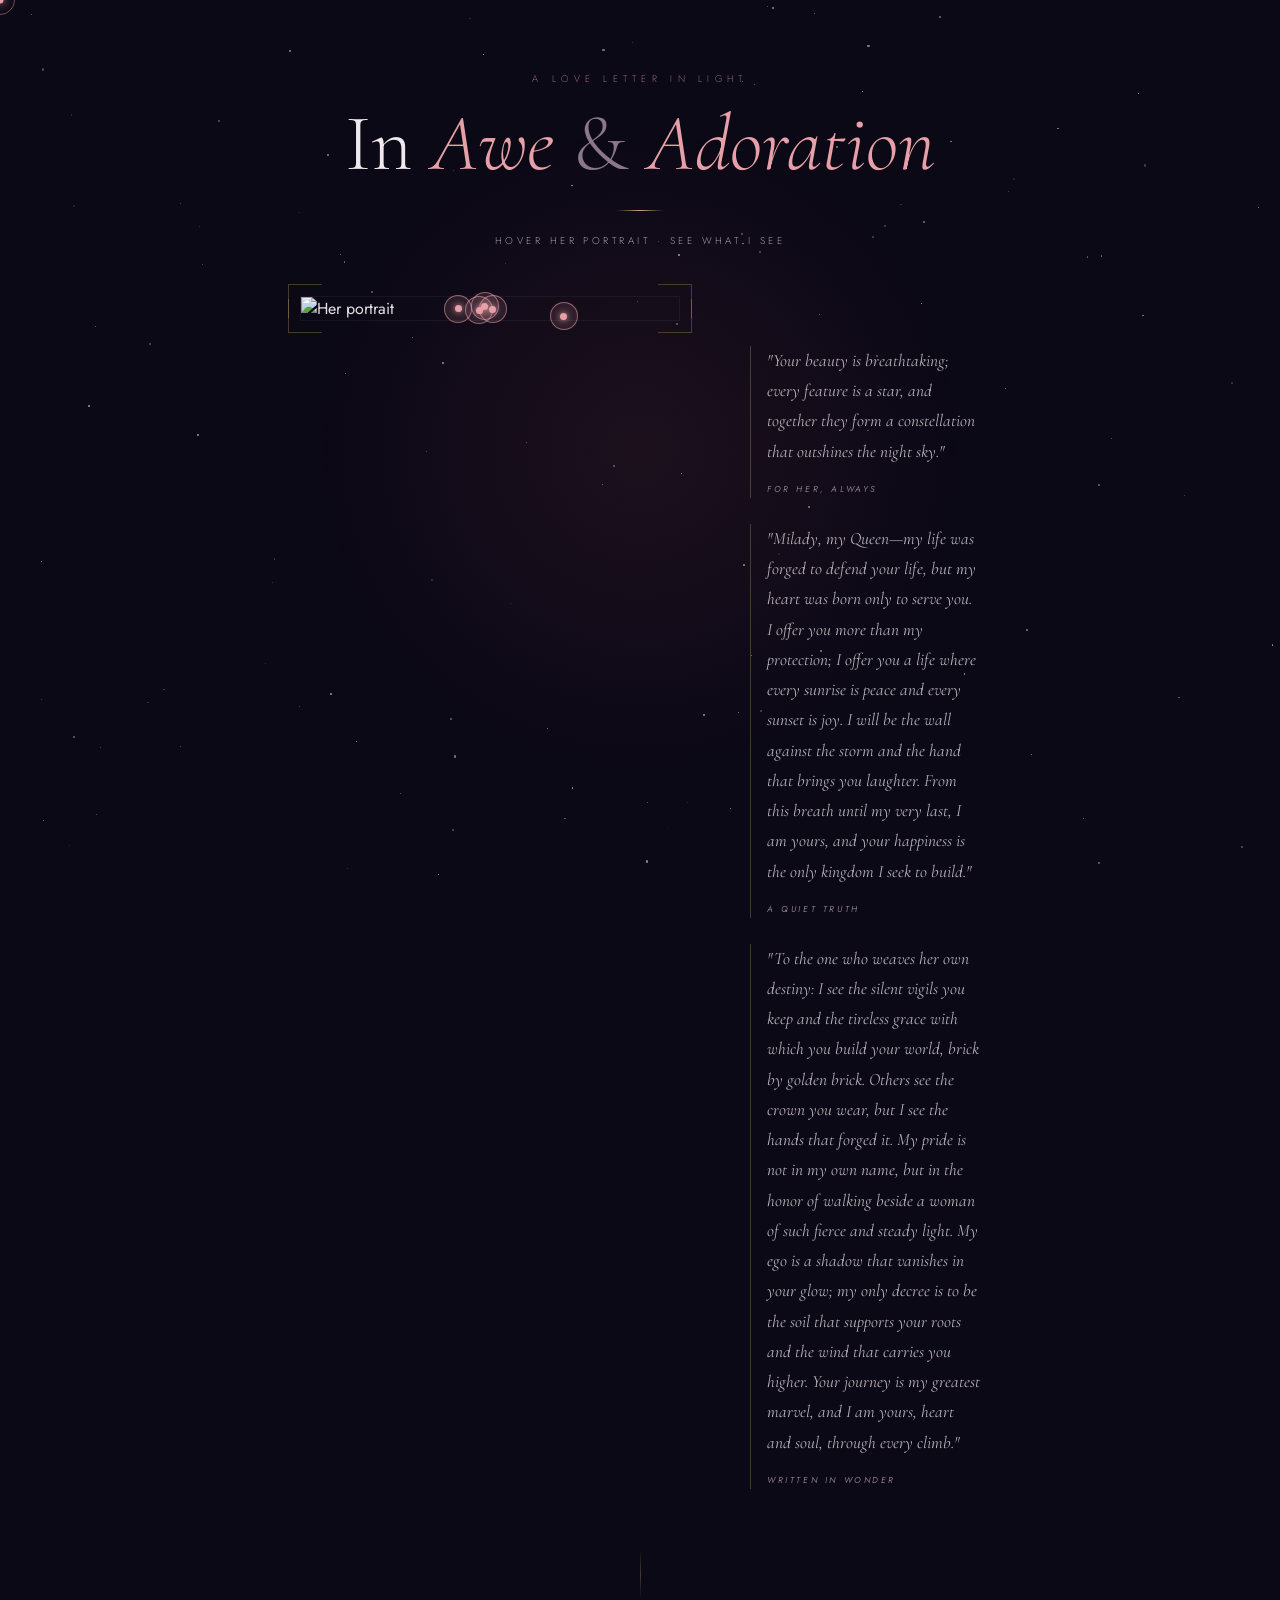
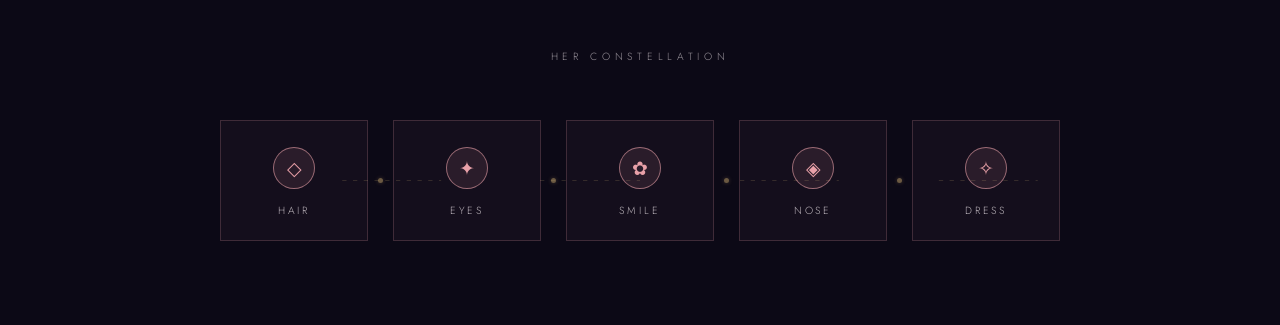
==== index.html @ 9983d496 "Add files via upload" ====
<!DOCTYPE html>
<html lang="en">
<head>
  <meta charset="UTF-8">
  <meta name="viewport" content="width=device-width, initial-scale=1.0">
  <title>In Awe of Her</title>
  <link rel="stylesheet" href="style.css">
</head>
<body>

  <div class="cursor" id="cursor"></div>
  <div class="cursor-ring" id="cursorRing"></div>
  <div class="petals" id="petals"></div>
  <div class="starfield" id="starfield"></div>
  <div class="glow-orb"></div>

  <!-- ─── Header ─────────────────────────────────── -->
  <header>
    <p class="eyebrow">a love letter in light</p>
    <h1>In <em>Awe</em> <span class="thin">&amp;</span> <em>Adoration</em></h1>
    <div class="header-line"></div>
    <p class="header-sub">hover her portrait &middot; see what I see</p>
  </header>

  <!-- ─── Portrait + Hotspots ─────────────────────── -->
  <section class="portrait-section">

    <div class="portrait-frame">
      <div class="c-bl"></div>
      <div class="c-tr"></div>

      <img src="images/Main.jpeg" class="main-img" id="mainImg" alt="Her portrait">

      <!-- Hotspots — positions set as % of image display size (380×507px) -->
      <a href="pages/hair.html"  class="hotspot hs-hair">
        <span class="hotspot-label">Her Hair</span>
      </a>
      <a href="pages/eyes.html"  class="hotspot hs-eyes">
        <span class="hotspot-label">Her Eyes</span>
      </a>
      <a href="pages/nose.html"  class="hotspot hs-nose">
        <span class="hotspot-label">Her Nose</span>
      </a>
      <a href="pages/smile.html" class="hotspot hs-smile">
        <span class="hotspot-label">Her Smile</span>
      </a>
      <a href="pages/dress.html" class="hotspot hs-dress">
        <span class="hotspot-label">Her Dress</span>
      </a>
    </div>

    <!-- Side quotes -->
    <aside class="side-quote">
      <div class="quote-block">
        <blockquote>"Your beauty is breathtaking; every feature is a star, and together they form a constellation that outshines the night sky."</blockquote>
        <cite>for her, always</cite>
      </div>
      <div class="quote-block">
        <blockquote>"Milady, my Queen—my life was forged to defend your life, but my heart was born only to serve you. I offer you more than my protection; I offer you a life where every sunrise is peace and every sunset is joy. I will be the wall against the storm and the hand that brings you laughter. From this breath until my very last, I am yours, and your happiness is the only kingdom I seek to build."</blockquote>
        <cite>a quiet truth</cite>
      </div>
      <div class="quote-block">
        <blockquote>"To the one who weaves her own destiny: I see the silent vigils you keep and the tireless grace with which you build your world, brick by golden brick. Others see the crown you wear, but I see the hands that forged it. My pride is not in my own name, but in the honor of walking beside a woman of such fierce and steady light. My ego is a shadow that vanishes in your glow; my only decree is to be the soil that supports your roots and the wind that carries you higher. Your journey is my greatest marvel, and I am yours, heart and soul, through every climb."</blockquote>
        <cite>written in wonder</cite>
      </div>
    </aside>

  </section>

  <div class="divider"></div>

  <!-- ─── Constellation Nav ───────────────────────── -->
  <section class="constellation-section">
    <span class="section-label">her constellation</span>

    <div class="constellation-map" id="constMap">
      <!-- SVG connecting lines -->
      <svg class="constellation-svg" id="constSvg" viewBox="0 0 740 120" preserveAspectRatio="xMidYMid meet">
        <line class="c-line" x1="93" y1="60" x2="185" y2="60"/>
        <line class="c-line" x1="277" y1="60" x2="370" y2="60"/>
        <line class="c-line" x1="463" y1="60" x2="555" y2="60"/>
        <line class="c-line" x1="648" y1="60" x2="740" y2="60"/>
      </svg>

      <a href="pages/hair.html"  class="ctile">
        <div class="ctile-star">◇</div>
        <span class="ctile-name">Hair</span>
      </a>
      <div class="c-dot"></div>
      <a href="pages/eyes.html"  class="ctile">
        <div class="ctile-star">✦</div>
        <span class="ctile-name">Eyes</span>
      </a>
      <div class="c-dot"></div>
      <a href="pages/smile.html" class="ctile">
        <div class="ctile-star">✿</div>
        <span class="ctile-name">Smile</span>
      </a>
      <div class="c-dot"></div>
      <a href="pages/nose.html"  class="ctile">
        <div class="ctile-star">◈</div>
        <span class="ctile-name">Nose</span>
      </a>
      <div class="c-dot"></div>
      <a href="pages/dress.html" class="ctile">
        <div class="ctile-star">✧</div>
        <span class="ctile-name">Dress</span>
      </a>
    </div>
  </section>

  <audio autoplay loop>
    <source src="music.mp3" type="audio/mpeg">
  </audio>

  <script>
    // ── Starfield ──────────────────────────────────
    const sf = document.getElementById('starfield');
    for (let i = 0; i < 120; i++) {
      const s = document.createElement('div');
      s.className = 'star';
      const size = .5 + Math.random() * 1.8;
      s.style.cssText = `
        width:${size}px; height:${size}px;
        left:${Math.random()*100}%; top:${Math.random()*100}%;
        animation-duration:${2 + Math.random()*4}s;
        animation-delay:${Math.random()*6}s;
        opacity:${.1 + Math.random()*.5};
      `;
      sf.appendChild(s);
    }

    // ── Custom Cursor ──────────────────────────────
    const cursor     = document.getElementById('cursor');
    const cursorRing = document.getElementById('cursorRing');
    let mx=0,my=0,rx=0,ry=0;
    document.addEventListener('mousemove', e => { mx=e.clientX; my=e.clientY; });
    (function loop() {
      rx += (mx-rx)*.13; ry += (my-ry)*.13;
      cursor.style.left     = mx+'px'; cursor.style.top     = my+'px';
      cursorRing.style.left = rx+'px'; cursorRing.style.top = ry+'px';
      requestAnimationFrame(loop);
    })();

    // ── Heart burst ────────────────────────────────
    const symbols = ['❤','♡','✦','✿','✧','◇'];
    document.addEventListener('click', e => {
      for (let i = 0; i < 6; i++) {
        setTimeout(() => {
          const h = document.createElement('div');
          h.className = 'heart-burst';
          h.textContent = symbols[Math.floor(Math.random()*symbols.length)];
          h.style.left  = (e.clientX + (Math.random()-.5)*50) + 'px';
          h.style.top   = (e.clientY + (Math.random()-.5)*50) + 'px';
          h.style.color = `hsl(${345+Math.random()*25},60%,${65+Math.random()*20}%)`;
          h.style.fontSize = (10+Math.random()*14)+'px';
          document.body.appendChild(h);
          setTimeout(()=>h.remove(), 860);
        }, i*55);
      }
    });

    // ── Petal Rain ─────────────────────────────────
    const pc = document.getElementById('petals');
    const ps = ['✿','❀','✾','⚘'];
    for (let i = 0; i < 20; i++) {
      const p = document.createElement('span');
      p.className = 'petal';
      p.textContent = ps[Math.floor(Math.random()*ps.length)];
      p.style.cssText = `
        left:${Math.random()*100}vw;
        animation-duration:${9+Math.random()*13}s;
        animation-delay:${Math.random()*14}s;
        font-size:${9+Math.random()*9}px;
        color:hsl(${345+Math.random()*25},45%,${65+Math.random()*20}%);
        opacity:${.25+Math.random()*.35};
      `;
      pc.appendChild(p);
    }

    // ── Hotspot positions — mapped on 720×960 original ─
    // Image is a mirror selfie; girl is on the LEFT side.
    // Hair:  left-side flowing dark hair    ~ (215, 340)
    // Eyes:  glasses / eye area             ~ (330, 375)
    // Nose:  tip of nose                    ~ (325, 422)
    // Smile: lips                           ~ (312, 458)
    // Dress: white top, chest centre        ~ (278, 592)
    const img = document.getElementById('mainImg');
    function placeHotspots() {
      const spots = [
        { el: document.querySelector('.hs-hair'),  ox: 350, oy: 390 },
        { el: document.querySelector('.hs-eyes'),  ox: 300, oy: 480 },
        { el: document.querySelector('.hs-nose'),  ox: 365, oy: 500 },
        { el: document.querySelector('.hs-smile'), ox: 340, oy: 540 },
        { el: document.querySelector('.hs-dress'), ox: 500, oy: 770 },
      ];
      spots.forEach(({ el, ox, oy }) => {
        el.style.left = (ox / 720 * 100) + '%';
        el.style.top  = (oy / 960 * 100) + '%';
      });
    }
    img.addEventListener('load', placeHotspots);
    if (img.complete) placeHotspots();
  </script>

</body>
</html>
---- style.css ----
@import url('https://fonts.googleapis.com/css2?family=Cormorant+Garamond:ital,wght@0,300;0,400;1,300;1,400;1,600&family=Jost:wght@200;300;400&display=swap');

:root {
  --bg:        #0c0916;
  --bg2:       #110e1c;
  --rose:      #e8a0a8;
  --rose-deep: #c96b78;
  --rose-glow: rgba(232,160,168,.18);
  --gold:      #c9a96e;
  --gold-dim:  rgba(201,169,110,.3);
  --text:      #f0e8ed;
  --muted:     #8a7888;
}

*, *::before, *::after { box-sizing: border-box; margin: 0; padding: 0; }
html { scroll-behavior: smooth; }

body {
  font-family: 'Jost', sans-serif;
  background: var(--bg);
  color: var(--text);
  min-height: 100vh;
  overflow-x: hidden;
  cursor: none;
}

/* ── Starfield ─────────────────────────────────── */
.starfield {
  position: fixed; inset: 0; z-index: 0;
  pointer-events: none;
  overflow: hidden;
}
.star {
  position: absolute;
  background: white;
  border-radius: 50%;
  animation: twinkle ease-in-out infinite;
}
@keyframes twinkle {
  0%,100% { opacity: .15; transform: scale(1); }
  50%      { opacity: .9;  transform: scale(1.3); }
}

/* Ambient rose centre glow */
.glow-orb {
  position: fixed;
  width: 700px; height: 700px;
  background: radial-gradient(circle, rgba(180,80,100,.1) 0%, transparent 65%);
  top: 50%; left: 50%;
  transform: translate(-50%,-50%);
  pointer-events: none; z-index: 0;
  animation: orbPulse 8s ease-in-out infinite;
}
@keyframes orbPulse {
  0%,100% { opacity:.6; transform:translate(-50%,-50%) scale(1); }
  50%      { opacity:1;  transform:translate(-50%,-50%) scale(1.1); }
}

/* ── Cursor ─────────────────────────────────────── */
.cursor {
  position: fixed; width: 7px; height: 7px;
  background: var(--rose); border-radius: 50%;
  pointer-events: none; z-index: 9999;
  transform: translate(-50%,-50%);
  box-shadow: 0 0 10px var(--rose), 0 0 20px rgba(232,160,168,.4);
}
.cursor-ring {
  position: fixed; width: 30px; height: 30px;
  border: 1px solid rgba(232,160,168,.45);
  border-radius: 50%; pointer-events: none; z-index: 9998;
  transform: translate(-50%,-50%);
}

/* ── Petal rain ─────────────────────────────────── */
.petals { position: fixed; inset: 0; pointer-events: none; z-index: 1; overflow: hidden; }
.petal {
  position: absolute; top: -24px;
  animation: petalFall linear infinite; opacity: 0;
}
@keyframes petalFall {
  0%   { opacity:.55; transform: translateY(0) translateX(0) rotate(0deg); }
  50%  { transform: translateY(48vh) translateX(18px) rotate(180deg); }
  100% { opacity:0;   transform: translateY(105vh) translateX(-12px) rotate(360deg); }
}

/* ── Keyframes ──────────────────────────────────── */
@keyframes rise {
  from { opacity:0; transform:translateY(28px); }
  to   { opacity:1; transform:translateY(0); }
}

/* ── Header ─────────────────────────────────────── */
header {
  position: relative; z-index: 2;
  text-align: center; padding: 72px 20px 28px;
}
.eyebrow {
  font-weight: 200; font-size: .6rem;
  letter-spacing: .55em; text-transform: uppercase;
  color: var(--rose); margin-bottom: 14px;
  opacity: 0; animation: rise .8s .2s forwards;
}
h1 {
  font-family: 'Cormorant Garamond', serif;
  font-weight: 300;
  font-size: clamp(2.5rem, 7vw, 5rem);
  line-height: 1.1; color: var(--text);
  opacity: 0; animation: rise 1s .4s forwards;
}
h1 em    { font-style: italic; color: var(--rose); }
h1 .thin { font-weight: 200; color: var(--muted); font-style: normal; }

.header-line {
  width: 48px; height: 1px;
  background: linear-gradient(90deg, transparent, var(--gold), transparent);
  margin: 22px auto;
  opacity: 0; animation: rise .8s .6s forwards;
}
.header-sub {
  font-size: .62rem; font-weight: 300;
  letter-spacing: .35em; text-transform: uppercase;
  color: rgba(240,232,237,.65);
  opacity: 0; animation: rise .8s .8s forwards;
}

/* ── Portrait Section ───────────────────────────── */
.portrait-section {
  position: relative; z-index: 2;
  display: flex; justify-content: center; align-items: flex-start;
  padding: 20px 60px 60px; gap: 70px; flex-wrap: wrap;
}

.portrait-frame {
  position: relative; flex-shrink: 0;
  opacity: 0; animation: rise 1.2s .5s forwards;
}
/* Four corners */
.portrait-frame::before,.portrait-frame::after,
.portrait-frame .c-bl,.portrait-frame .c-tr {
  content:''; position:absolute;
  width:34px; height:34px; border-color:var(--gold-dim);
  border-style:solid; pointer-events:none; z-index:3;
}
.portrait-frame::before { top:-12px; left:-12px; border-width:1px 0 0 1px; }
.portrait-frame::after  { bottom:-12px; right:-12px; border-width:0 1px 1px 0; }
.portrait-frame .c-bl   { bottom:-12px; left:-12px; border-width:0 0 1px 1px; }
.portrait-frame .c-tr   { top:-12px; right:-12px; border-width:1px 1px 0 0; }

.main-img {
  width: 380px; max-width: 88vw;
  display: block;
  filter: brightness(.95) contrast(1.04);
  border: 1px solid rgba(255,255,255,.05);
}

/* ── Hotspots ───────────────────────────────────── */
.hotspot {
  position: absolute;
  width: 28px; height: 28px; border-radius: 50%;
  background: rgba(232,160,168,.12);
  border: 1.5px solid rgba(232,160,168,.55);
  transform: translate(-50%,-50%);
  cursor: none; text-decoration: none;
  display: flex; align-items: center; justify-content: center;
  transition: all .35s;
  animation: hsPulse 2.8s ease-in-out infinite;
}
.hotspot::after {
  content:''; width:7px; height:7px; border-radius:50%;
  background: var(--rose); box-shadow: 0 0 6px var(--rose);
}
.hotspot:hover {
  background: rgba(232,160,168,.28);
  box-shadow: 0 0 22px rgba(232,160,168,.55);
  transform: translate(-50%,-50%) scale(1.4);
  animation: none;
}
@keyframes hsPulse {
  0%,100% { box-shadow: 0 0 0 0 rgba(232,160,168,.45); }
  60%     { box-shadow: 0 0 0 9px rgba(232,160,168,0); }
}
.hotspot-label {
  position: absolute; left: 36px; top: 50%;
  transform: translateY(-50%);
  font-size: .56rem; font-weight: 300;
  letter-spacing: .22em; text-transform: uppercase;
  color: var(--rose); white-space: nowrap;
  background: rgba(12,9,22,.85); padding: 4px 10px;
  border-left: 1px solid rgba(232,160,168,.5);
  opacity: 0; pointer-events: none; transition: opacity .25s;
}
.hotspot:hover .hotspot-label { opacity: 1; }

/* Positions set dynamically by JS from original 720×960 px coords */
.hs-hair, .hs-eyes, .hs-nose, .hs-smile, .hs-dress { /* positioned by JS */ }

/* ── Side Quotes ────────────────────────────────── */
.side-quote {
  max-width: 230px; padding-top: 50px;
  display: flex; flex-direction: column; gap: 26px;
  opacity: 0; animation: rise 1s 1s forwards;
}
.quote-block { border-left: 1px solid var(--gold-dim); padding-left: 16px; }
.quote-block blockquote {
  font-family: 'Cormorant Garamond', serif;
  font-style: italic; font-size: 1.08rem;
  line-height: 1.75; color: rgba(240,232,237,.75); margin-bottom: 8px;
}
.quote-block cite {
  font-size: .54rem; letter-spacing: .3em;
  text-transform: uppercase; color: var(--muted);
}

/* ── Constellation Nav ──────────────────────────── */
.constellation-section {
  position: relative; z-index: 2;
  padding: 0 60px 80px; text-align: center;
}
.section-label {
  font-size: .65rem; font-weight: 300;
  letter-spacing: .45em; text-transform: uppercase;
  color: rgba(240,232,237,.6);
  margin-bottom: 52px;
  display: block;
}

.constellation-map {
  position: relative;
  display: inline-flex;
  align-items: center; justify-content: center;
  flex-wrap: wrap; gap: 0;
  max-width: 860px; margin: 0 auto;
}

/* SVG lines connecting stars */
.constellation-svg {
  position: absolute; inset: 0;
  width: 100%; height: 100%;
  pointer-events: none; overflow: visible;
}
.c-line {
  stroke: rgba(201,169,110,.18);
  stroke-width: 1;
  stroke-dasharray: 4 6;
  animation: dashMove 12s linear infinite;
}
@keyframes dashMove {
  to { stroke-dashoffset: -100; }
}

.ctile {
  position: relative;
  width: 148px;
  text-decoration: none;
  display: flex; flex-direction: column;
  align-items: center; gap: 14px;
  padding: 26px 14px 22px;
  border: 1px solid rgba(232,160,168,.2);
  background: rgba(232,160,168,.04);
  transition: all .4s cubic-bezier(.23,1,.32,1);
  margin: 4px;
}
.ctile::before {
  content:''; position:absolute; inset:0;
  background: linear-gradient(135deg, rgba(232,160,168,.04), transparent);
  opacity:0; transition: opacity .4s;
}
.ctile:hover {
  transform: translateY(-9px);
  border-color: rgba(232,160,168,.25);
  box-shadow: 0 20px 60px rgba(180,80,100,.2);
}
.ctile:hover::before { opacity:1; }

.ctile-star {
  width: 42px; height: 42px; border-radius: 50%;
  border: 1px solid rgba(232,160,168,.6);
  display: flex; align-items: center; justify-content: center;
  font-size: 1.2rem;
  color: var(--rose);
  background: rgba(232,160,168,.1);
  transition: all .4s;
}
.ctile:hover .ctile-star {
  border-color: var(--rose);
  background: rgba(232,160,168,.2);
  box-shadow: 0 0 18px rgba(232,160,168,.5), 0 0 0 5px rgba(232,160,168,.08);
}
.ctile-name {
  font-size: .65rem; font-weight: 300;
  letter-spacing: .28em; text-transform: uppercase;
  color: rgba(240,232,237,.75); transition: color .3s;
}
.ctile:hover .ctile-name { color: var(--rose); }

/* Small dots between tiles */
.c-dot {
  width: 5px; height: 5px; border-radius: 50%;
  background: rgba(201,169,110,.5);
  margin: 0 6px; flex-shrink: 0;
  box-shadow: 0 0 4px rgba(201,169,110,.3);
}

/* ── Divider ────────────────────────────────────── */
.divider {
  width: 1px; height: 50px;
  background: linear-gradient(to bottom, transparent, var(--gold-dim), transparent);
  margin: 0 auto 50px;
  position: relative; z-index: 2;
}

/* ── Heart burst ────────────────────────────────── */
.heart-burst {
  position: fixed; pointer-events: none; z-index: 9000;
  animation: burst .85s ease-out forwards;
  transform: translate(-50%,-50%);
}
@keyframes burst {
  0%   { opacity:1; transform:translate(-50%,-50%) scale(1); }
  100% { opacity:0; transform:translate(-50%,-150%) scale(.35); }
}

/* ════════════════════════════════════════════════
   INNER PAGES
════════════════════════════════════════════════ */
.page-hero {
  position: relative; z-index: 2;
  text-align: center; padding: 76px 20px 36px;
}
.page-title {
  font-family: 'Cormorant Garamond', serif;
  font-weight: 300; font-size: clamp(2.2rem,5vw,4rem);
  color: var(--text); line-height: 1.15;
  opacity: 0; animation: rise 1s .2s forwards;
}
.page-title em { font-style: italic; color: var(--rose); }

.page-poem {
  max-width: 500px; margin: 32px auto 56px;
  font-family: 'Cormorant Garamond', serif;
  font-style: italic; font-size: 1.13rem;
  line-height: 2.1; color: var(--muted); text-align: center;
  opacity: 0; animation: rise 1s .5s forwards;
}
.page-poem em { color: var(--rose); font-style: normal; }

/* Dress page solo image */
.dress-feature {
  position: relative; z-index: 2;
  text-align: center; padding: 0 20px 60px;
}
.dress-feature img {
  width: 320px; max-width: 88vw;
  display: block; margin: 0 auto;
  border: 1px solid rgba(255,255,255,.06);
  box-shadow: 0 24px 90px rgba(180,80,100,.22);
  filter: brightness(.97) contrast(1.05);
}
.dress-feature-caption {
  margin-top: 22px;
  font-family: 'Cormorant Garamond', serif;
  font-style: italic; font-size: 1.35rem;
  color: var(--rose);
}
.dress-detail {
  max-width: 440px; margin: 30px auto 0;
  font-size: .78rem; font-weight: 200;
  line-height: 1.9; color: var(--muted); letter-spacing: .04em;
}

/* Gallery (for other pages) */
.gallery {
  display: flex; flex-wrap: wrap; justify-content: center;
  gap: 26px; padding: 0 40px 80px;
  position: relative; z-index: 2;
}
.polaroid {
  background: #160f20;
  padding: 11px 11px 50px;
  border: 1px solid rgba(255,255,255,.05);
  box-shadow: 0 10px 40px rgba(0,0,0,.55);
  width: 205px; position: relative;
  transition: transform .4s cubic-bezier(.23,1,.32,1), box-shadow .4s;
}
.polaroid:nth-child(odd)  { transform: rotate(-1.6deg); }
.polaroid:nth-child(even) { transform: rotate(1.6deg); }
.polaroid:hover {
  transform: rotate(0) scale(1.07) !important;
  box-shadow: 0 24px 70px rgba(180,80,100,.3); z-index:10;
}
.polaroid img { width:100%; height:170px; object-fit:cover; display:block; }
.caption {
  position: absolute; bottom:13px; left:0; right:0;
  text-align: center;
  font-family: 'Cormorant Garamond', serif;
  font-style: italic; font-size: .98rem;
  color: var(--muted);
}

/* Back link */
.back-link {
  display: block; text-align: center; text-decoration: none;
  font-size: .58rem; font-weight: 200; letter-spacing: .42em;
  text-transform: uppercase; color: var(--rose);
  margin: 0 auto 80px;
  position: relative; z-index: 2;
  transition: letter-spacing .3s, color .3s;
}
.back-link:hover { letter-spacing: .6em; color: #f0b8bf; }

/* ── Responsive ─────────────────────────────────── */
@media (max-width: 768px) {
  .portrait-section { flex-direction:column; align-items:center; padding:20px 20px 40px; gap:20px; }
  .side-quote { max-width:100%; padding-top:0; }
  .constellation-section { padding:0 20px 60px; }
  .main-img { width:310px; }
  .gallery { gap:16px; }
  .polaroid { width:175px; }
  .c-dot { display:none; }
}
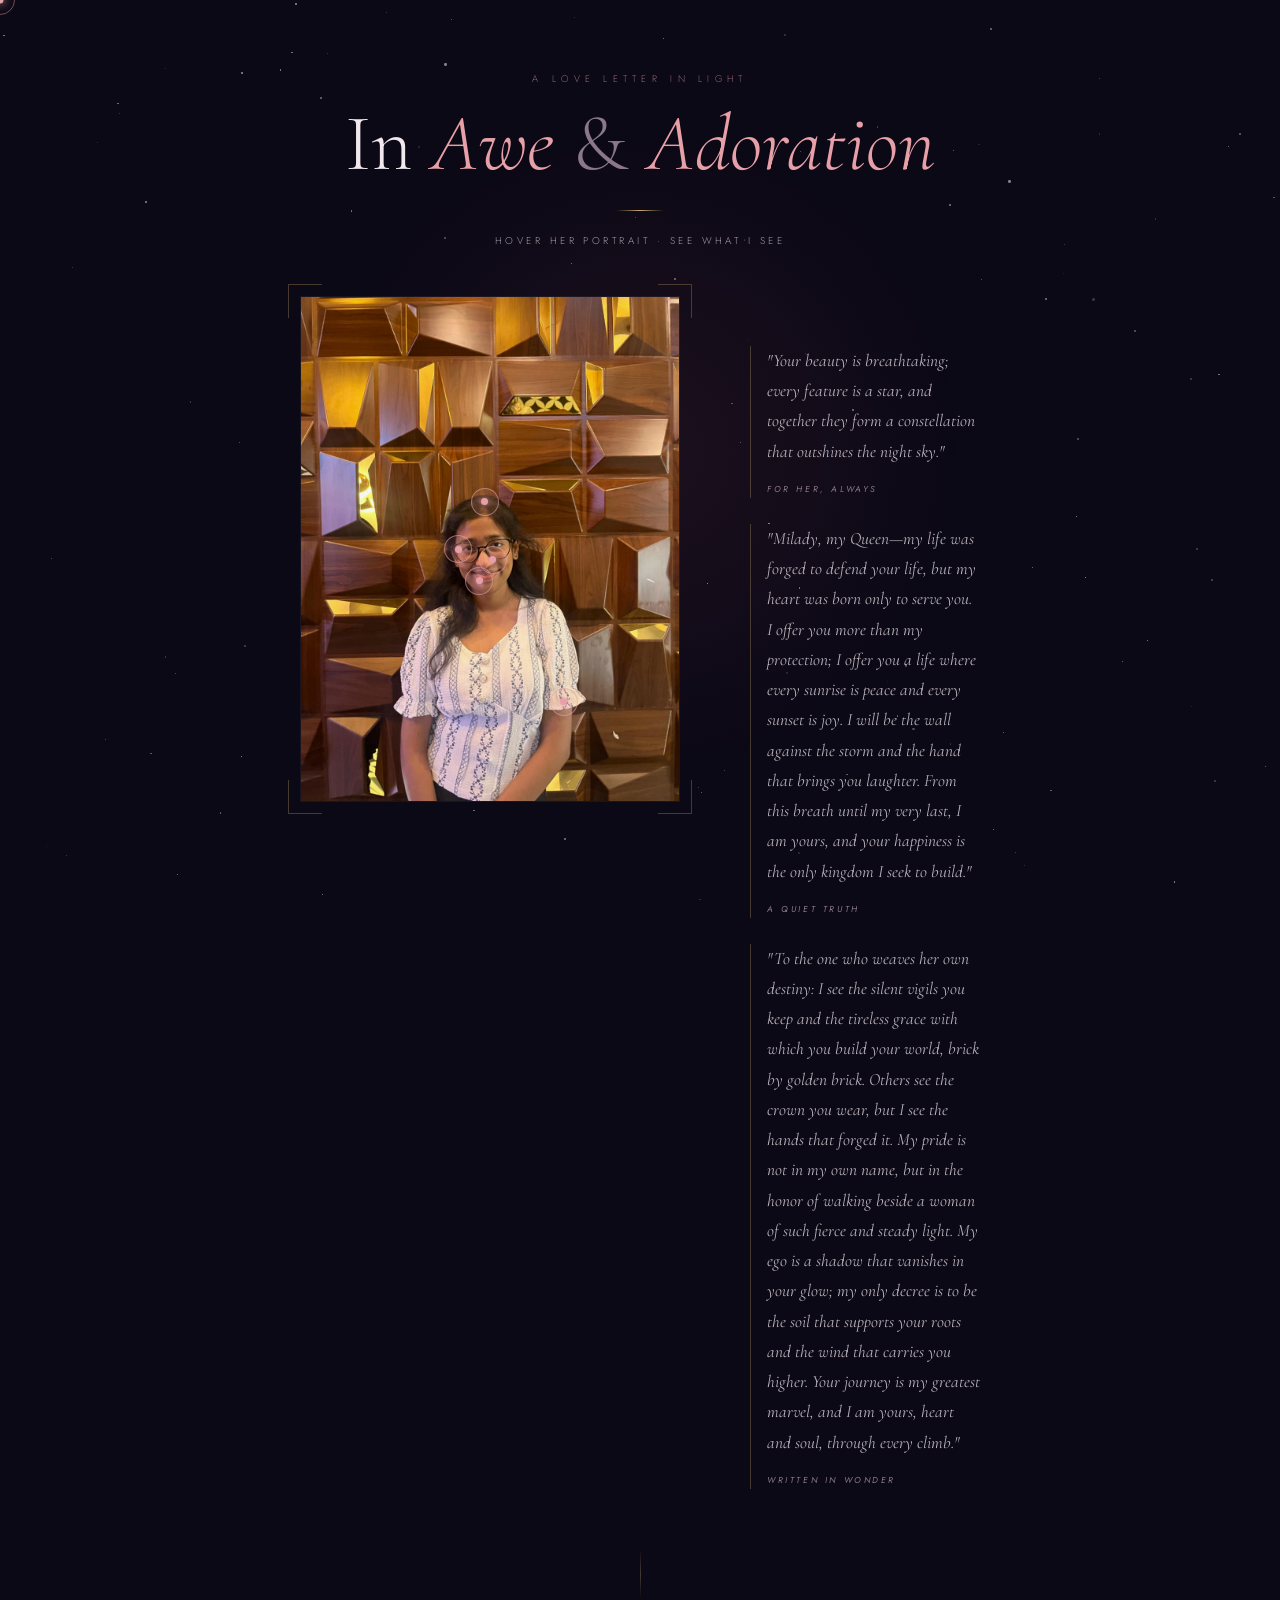
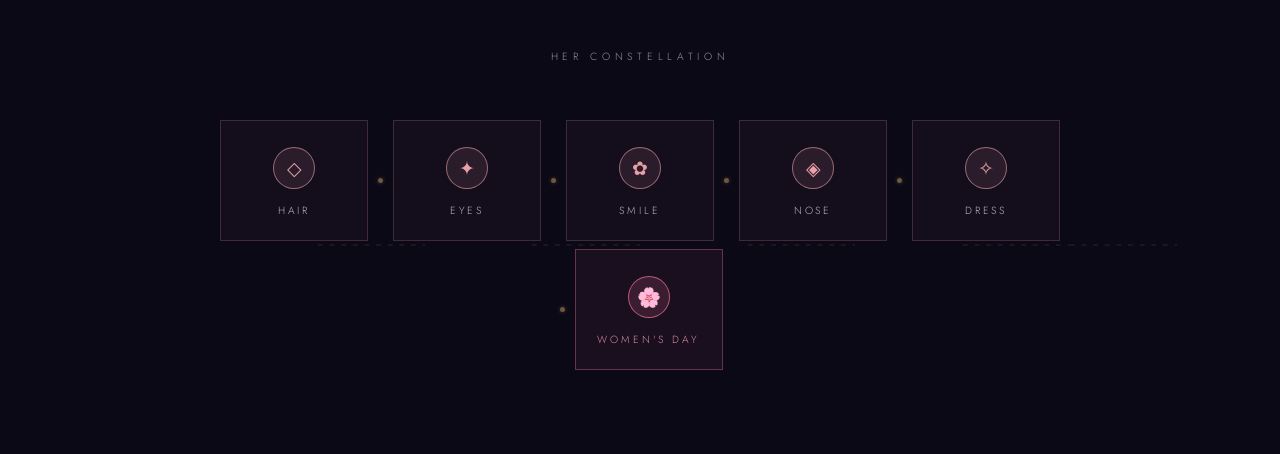
==== commit 29169e6b: "Add files via upload" ====
--- a/index.html
+++ b/index.html
@@ -80,6 +80,7 @@
         <line class="c-line" x1="277" y1="60" x2="370" y2="60"/>
         <line class="c-line" x1="463" y1="60" x2="555" y2="60"/>
         <line class="c-line" x1="648" y1="60" x2="740" y2="60"/>
+        <line class="c-line" x1="740" y1="60" x2="832" y2="60"/>
       </svg>
 
       <a href="pages/hair.html"  class="ctile">
@@ -105,6 +106,11 @@
       <a href="pages/dress.html" class="ctile">
         <div class="ctile-star">✧</div>
         <span class="ctile-name">Dress</span>
+      </a>
+      <div class="c-dot"></div>
+      <a href="womensday.html" class="ctile ctile-wd" style="border-color:rgba(244,114,160,.35);background:rgba(244,114,160,.06);">
+        <div class="ctile-star" style="border-color:rgba(244,114,160,.7);color:#f472a0;background:rgba(244,114,160,.15);">🌸</div>
+        <span class="ctile-name" style="color:rgba(244,160,184,.85);">Women's Day</span>
       </a>
     </div>
   </section>
